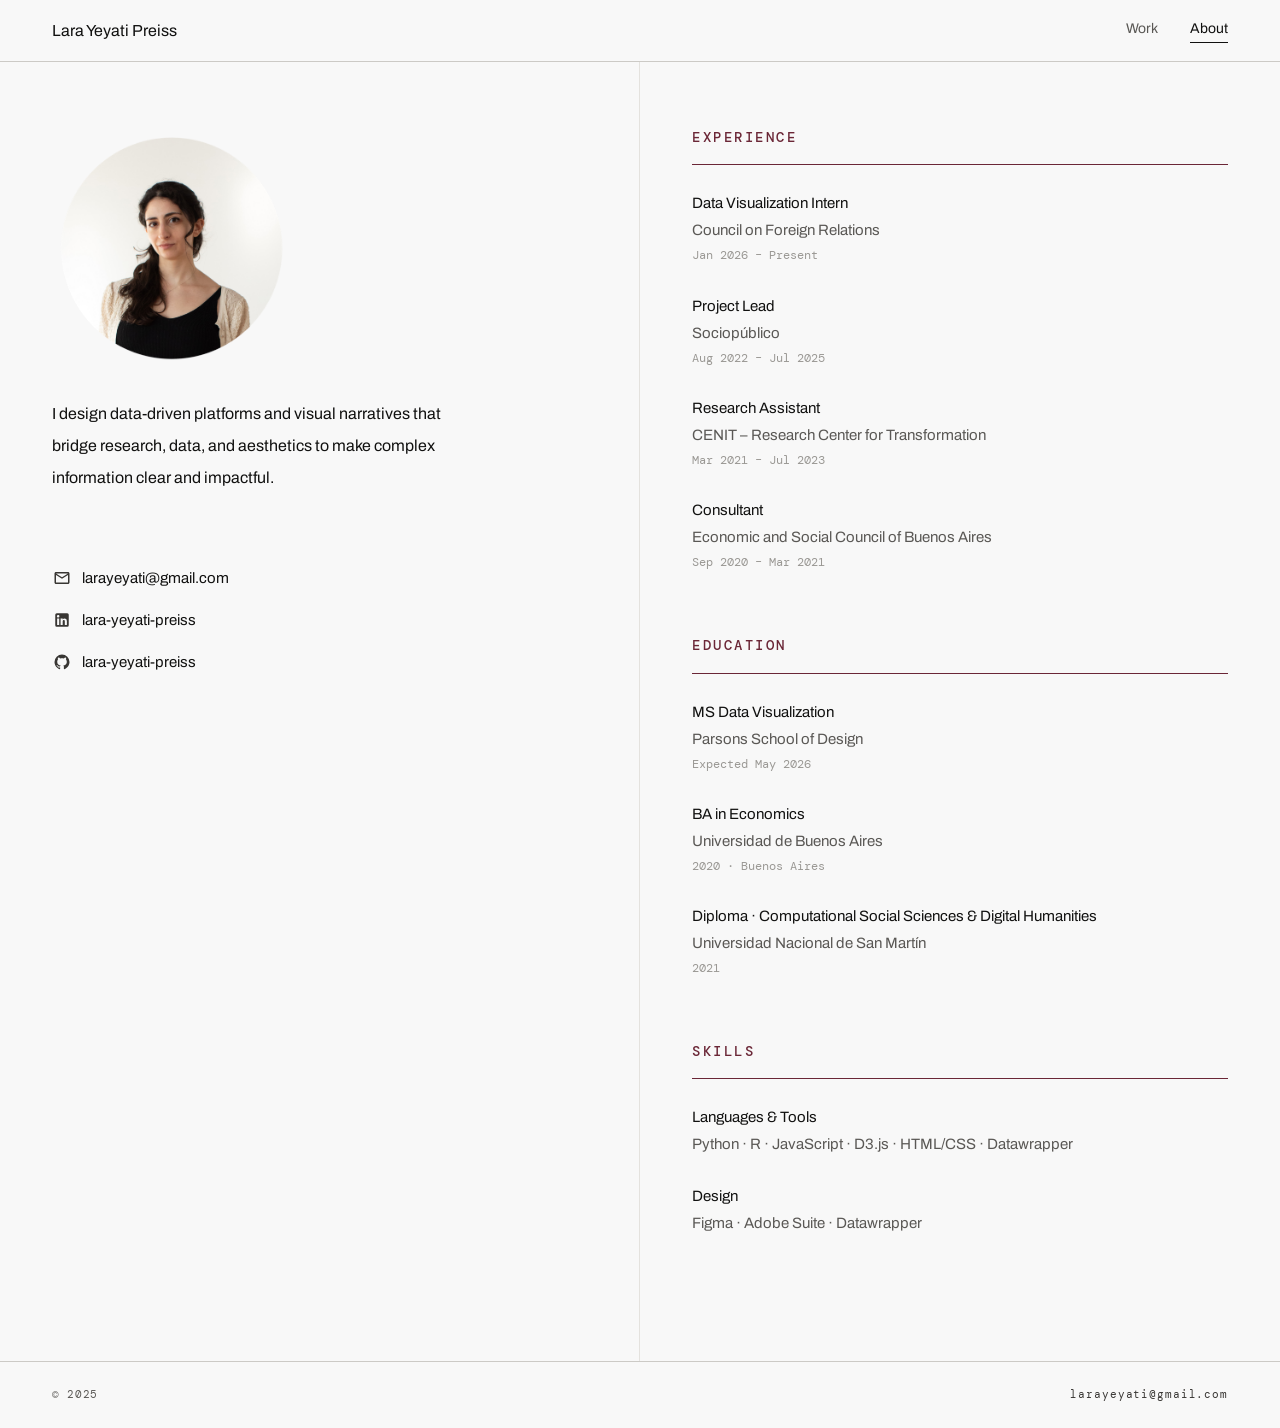
==== about.html @ 53399cef "Initial commit" ====
<!DOCTYPE html>
<html lang="en">
<head>
  <meta charset="UTF-8" />
  <meta name="viewport" content="width=device-width, initial-scale=1.0" />
  <title>About — Lara Yeyati Preiss</title>
  <link rel="preconnect" href="https://fonts.googleapis.com" />
  <link rel="preconnect" href="https://fonts.gstatic.com" crossorigin />
  <link href="https://fonts.googleapis.com/css2?family=Newsreader:ital,opsz,wght@0,6..72,400;0,6..72,600;1,6..72,400&family=Archivo:ital,wght@0,400;0,500;1,400&family=DM+Mono:wght@400&display=swap" rel="stylesheet" />
  <link rel="stylesheet" href="css/style.css" />
</head>
<body>

<header>
  <a class="logo" href="index.html">Lara Yeyati Preiss</a>
  <nav>
    <a href="index.html">Work</a>
    <a href="about.html" class="active">About</a>
  </nav>
</header>

<div class="about-layout">

  <div class="about-bio-col">

    <div class="about-portrait">
      <img src="images/portrait.png" alt="Lara Yeyati Preiss"
           onerror="this.parentElement.style.display='none'">
    </div>

    <p class="about-bio">
      I design data-driven platforms and visual narratives that bridge research, data, and aesthetics to make complex information clear and impactful.
<br><br>
    </p>

    <div class="about-contact">
      <a href="mailto:larayeyati@gmail.com" class="about-contact-link">
        <span class="contact-icon"><svg viewBox="0 0 24 24"><path d="M20 4H4C2.9 4 2 4.9 2 6v12c0 1.1.9 2 2 2h16c1.1 0 2-.9 2-2V6c0-1.1-.9-2-2-2zm0 2-8 5-8-5h16zm0 12H4V8l8 5 8-5v10z"/></svg></span>
        larayeyati&#64;gmail.com
      </a>
      <a href="https://www.linkedin.com/in/lara-yeyati-preiss-a7b8971a0/" target="_blank" class="about-contact-link">
        <span class="contact-icon"><svg viewBox="0 0 24 24"><path d="M19 3A2 2 0 0 1 21 5V19A2 2 0 0 1 19 21H5A2 2 0 0 1 3 19V5A2 2 0 0 1 5 3H19M18.5 18.5V13.2A3.26 3.26 0 0 0 15.24 9.94C14.39 9.94 13.4 10.46 12.92 11.24V10.13H10.13V18.5H12.92V13.57A1.46 1.46 0 0 1 14.38 12.11C15.18 12.11 15.75 12.68 15.75 13.57V18.5H18.5M6.88 8.56A1.68 1.68 0 0 0 8.56 6.88C8.56 5.95 7.81 5.19 6.88 5.19A1.69 1.69 0 0 0 5.19 6.88C5.19 7.81 5.95 8.56 6.88 8.56M8.27 18.5V10.13H5.5V18.5H8.27Z"/></svg></span>
        lara-yeyati-preiss
      </a>
      <a href="https://github.com/lara-yeyati-preiss" target="_blank" class="about-contact-link">
        <span class="contact-icon"><svg viewBox="0 0 24 24"><path d="M12 2A10 10 0 0 0 2 12c0 4.42 2.87 8.17 6.84 9.5.5.08.66-.23.66-.5v-1.69c-2.77.6-3.36-1.34-3.36-1.34-.46-1.16-1.11-1.47-1.11-1.47-.91-.62.07-.6.07-.6 1 .07 1.53 1.03 1.53 1.03.87 1.52 2.34 1.07 2.91.83.09-.65.35-1.09.63-1.34-2.22-.25-4.55-1.11-4.55-4.92 0-1.11.38-2 1.03-2.71-.1-.25-.45-1.29.1-2.64 0 0 .84-.27 2.75 1.02.79-.22 1.65-.33 2.5-.33.85 0 1.71.11 2.5.33 1.91-1.29 2.75-1.02 2.75-1.02.55 1.35.2 2.39.1 2.64.65.71 1.03 1.6 1.03 2.71 0 3.82-2.34 4.66-4.57 4.91.36.31.69.92.69 1.85V21c0 .27.16.59.67.5C19.14 20.16 22 16.42 22 12A10 10 0 0 0 12 2z"/></svg></span>
        lara-yeyati-preiss
      </a>
    </div>
  </div>

  <div class="about-cv-col">

    <div class="cv-block">
      <div class="cv-head">Experience</div>
      <div class="cv-item">
        <div class="cv-item-sub">Data Visualization Intern</div>
        <div class="cv-item-title">Council on Foreign Relations</div>
        <div class="cv-item-date">Jan 2026 &#8211; Present</div>
      </div>
      <div class="cv-item">
        <div class="cv-item-sub">Project Lead</div>
        <div class="cv-item-title">Sociopúblico</div>
        <div class="cv-item-date">Aug 2022 &#8211; Jul 2025</div>
      </div>
      <div class="cv-item">
        <div class="cv-item-sub">Research Assistant</div>
        <div class="cv-item-title">CENIT &#8211; Research Center for Transformation</div>
        <div class="cv-item-date">Mar 2021 &#8211; Jul 2023</div>
      </div>
      <div class="cv-item">
        <div class="cv-item-sub">Consultant</div>
        <div class="cv-item-title">Economic and Social Council of Buenos Aires</div>
        <div class="cv-item-date">Sep 2020 &#8211; Mar 2021</div>
      </div>
    </div>

    <div class="cv-block">
      <div class="cv-head">Education</div>
      <div class="cv-item">
        <div class="cv-item-sub">MS Data Visualization</div>
        <div class="cv-item-title">Parsons School of Design</div>
        <div class="cv-item-date">Expected May 2026</div>
      </div>
      <div class="cv-item">
        <div class="cv-item-sub">BA in Economics</div>
        <div class="cv-item-title">Universidad de Buenos Aires</div>
        <div class="cv-item-date">2020 &#183; Buenos Aires</div>
      </div>
      <div class="cv-item">
        <div class="cv-item-sub">Diploma &#183; Computational Social Sciences &amp; Digital Humanities</div>
        <div class="cv-item-title">Universidad Nacional de San Martín</div>
        <div class="cv-item-date">2021</div>
      </div>
    </div>
    <div class="cv-block">
      <div class="cv-head">Skills</div>
      <div class="cv-item">
        <div class="cv-item-sub">Languages &amp; Tools</div>
        <div class="cv-item-title">Python · R · JavaScript · D3.js · HTML/CSS · Datawrapper</div>
      </div>
      <div class="cv-item">
        <div class="cv-item-sub">Design</div>
        <div class="cv-item-title">Figma · Adobe Suite · Datawrapper</div>
      </div>
    </div>
 
  </div>
</div>
  </div>
</div>

<footer>
  <span class="footer-year">&#169; 2025</span>
  <a href="mailto:larayeyati@gmail.com" class="footer-email">larayeyati&#64;gmail.com</a>
</footer>

</body>
</html>
---- css/style.css ----
@import url('https://fonts.googleapis.com/css2?family=Newsreader:ital,opsz,wght@0,6..72,400;0,6..72,600;1,6..72,400&family=Archivo:ital,wght@0,400;0,500;1,400&family=DM+Mono:wght@400&display=swap');

*, *::before, *::after { box-sizing: border-box; margin: 0; padding: 0; }

:root {
  --bg:       #f8f8f8;
  --white:    #ffffff;
  --ink:      #111110;
  --mid:      #383633;
  --soft:     #5a5855;
  --faint:    #9a9894;
  --border:   #e4e2de;
  --rule:     #cccac6;
  --burgundy: #6b2737;
  --serif:    'Newsreader', Georgia, serif;
  --sans:     'Archivo', system-ui, sans-serif;
  --mono:     'DM Mono', monospace;
}

html { scroll-behavior: smooth; }

body {
  background: var(--bg);
  color: var(--ink);
  font-family: var(--sans);
  font-size: 15px;
  line-height: 1.6;
  font-weight: 400;
  -webkit-font-smoothing: antialiased;
  padding-top: 62px;
}

body a{
  color: var(--ink);
  transition: color 0.18s;
}

header {
  position: fixed;
  top: 0;
  left: 0;
  right: 0;
  z-index: 100;
  display: flex;
  justify-content: space-between;
  align-items: center;
  padding: 0 52px;
  height: 62px;
  background: var(--bg);
  border-bottom: 1px solid var(--rule);
}

.logo {
  font-family: var(--sans);
  font-size: 16px;
  font-weight: 400;
  color: var(--ink);
  text-decoration: none;
}

nav {
  display: flex;
  gap: 32px;
  align-items: center;
}

nav a {
  font-family: var(--sans);
  font-size: 14px;
  font-weight: 400;
  color: var(--soft);
  text-decoration: none;
  cursor: pointer;
  padding: 0 0 2px 0;
  border-bottom: 1px solid transparent;
  transition: color 0.18s;
}

nav a:hover { color: var(--ink); }
nav a.active { color: var(--ink); border-bottom-color: var(--ink); }

/* ── PORTFOLIO GRID ───────────────────────────────────────────── */

.portfolio-grid {
  display: grid;
  grid-template-columns: repeat(4, 1fr);
  gap: 24px;
  padding: 32px 52px 52px;
  max-width: 1300px;
  margin: 0 auto;
}

.card {
  cursor: pointer;
  background: transparent;
  text-decoration: none;
  color: inherit;
  display: block;
  position: relative;
  transition: opacity 0.2s;
}

.card:hover { opacity: 0.9; }

.card--dataviz  { grid-column: span 2; }
.card--illo-sq  { grid-column: span 1; overflow: hidden; }
.card--illo-wide { grid-column: span 3; overflow: hidden; }


.card-media {
  position: relative;
  width: 100%;
  overflow: hidden;
  background: #d0ceca;
}

.card--dataviz .card-media { aspect-ratio: 16/9; }
.card-media--wide { height: 280px; aspect-ratio: auto; }

.card--illo-sm .card-media--sq-sm {
  aspect-ratio: 1/1;
  max-height: 280px;
}

.card-media-still, .card-media-gif {
  position: absolute;
  inset: 0;
  width: 100%;
  height: 100%;
  object-fit: cover;
  display: block;
  transform: scale(1.002);
}

.card-media-still {
  z-index: 1;
  transition: opacity 0.3s ease;
}

.card-media-gif {
  z-index: 2;
  opacity: 0;
  transition: opacity 0.3s ease;
  display: block;
}

.card--dataviz:hover .card-media-still { opacity: 0; }
.card--dataviz:hover .card-media-gif   { opacity: 1; }

.card--illo-sq .card-media-gif,
.card--illo-wide .card-media-gif { display: none; }

.card-media-ph {
  position: absolute;
  inset: 0;
  display: flex;
  align-items: center;
  justify-content: center;
  font-family: var(--mono);
  font-size: 9px;
  letter-spacing: 0.1em;
  text-transform: uppercase;
  color: var(--faint);
  text-align: center;
  line-height: 1.9;
  z-index: 0;
}

.card-body { padding: 14px 0 0; }

.card-eyebrow {
  font-family: var(--mono);
  font-size: 10px;
  font-weight: 400;
  letter-spacing: 0.1em;
  text-transform: uppercase;
  color: var(--faint);
  margin-bottom: 5px;
}

.card--dataviz .card-title {
  font-family: var(--serif);
  font-size: 22px;
  font-weight: 600;
  line-height: 1.2;
  color: var(--ink);
  margin-bottom: 7px;
}

.card--dataviz .card-desc {
  font-size: 13px;
  line-height: 1.7;
  color: var(--soft);
  font-weight: 400;
}

.card-hint {
  display: inline-flex;
  align-items: center;
  gap: 4px;
  margin-top: 10px;
  font-family: var(--mono);
  font-size: 10px;
  font-weight: 400;
  letter-spacing: 0.1em;
  text-transform: uppercase;
  color: var(--burgundy);
  opacity: 0;
  transform: translateY(3px);
  transition: opacity 0.2s, transform 0.2s;
}

.card--dataviz:hover .card-hint {
  opacity: 1;
  transform: translateY(0);
}

.hint-arr { font-size: 13px; }

.card-body--illo {
  display: none;
}

.card--illo-sq .card-title,
.card--illo-wide .card-title {
  font-family: var(--serif);
  font-size: 17px;
  font-weight: 400;
  line-height: 1.2;
  color: var(--ink);
  margin-bottom: 5px;
}

.card--illo-sq .card-desc,
.card--illo-wide .card-desc {
  font-size: 12px;
  line-height: 1.6;
  color: var(--soft);
  font-weight: 400;
}

.illo-award {
  display: block;
  margin-top: 8px;
  font-family: var(--mono);
  font-size: 9px;
  font-weight: 400;
  letter-spacing: 0.08em;
  text-transform: uppercase;
  color: var(--burgundy);
  border-left: 2px solid var(--burgundy);
  padding-left: 8px;
  line-height: 1.7;
  pointer-events: none;
}

.card--illo-sq .card-hint,
.card--illo-wide .card-hint {
  opacity: 1;
  transform: translateY(0);
  margin-top: 8px;
}

/* ── FOOTER ───────────────────────────────────────────────────── */

footer {
  padding: 24px 52px;
  display: flex;
  justify-content: space-between;
  align-items: center;
  border-top: 1px solid var(--rule);
}

.footer-year {
  font-family: var(--mono);
  font-size: 11px;
  font-weight: 400;
  letter-spacing: 0.06em;
  color: var(--soft);
}

.footer-email {
  font-family: var(--mono);
  font-size: 11px;
  font-weight: 400;
  letter-spacing: 0.08em;
  color: var(--mid);
  text-decoration: none;
  transition: color 0.18s;
}

.footer-email:hover { color: var(--ink); }

/* ── PROJECT DETAIL PAGES ─────────────────────────────────────── */

.proj-back {
  display: inline-flex;
  align-items: center;
  gap: 8px;
  font-family: var(--mono);
  font-size: 14px;
  font-weight: 600;
  letter-spacing: 0.12em;
  text-transform: uppercase;
  color: var(--mid);
  cursor: pointer;
  background: none;
  border: none;
  padding: 0;
  transition: color 0.18s;
  text-decoration: none;
}

.proj-back:hover { color: var(--ink); }

.proj-back-top    { display: block; padding: 36px 0 0 52px; }
.proj-back-bottom { display: block; padding: 40px 0 24px 52px; }

.proj-header {
  padding: 28px 52px 48px;
  display: grid;
  grid-template-columns: 1fr 280px;
  gap: 80px;
  align-items: start;
}

.proj-context {
  font-family: var(--mono);
  font-size: 10px;
  font-weight: 400;
  letter-spacing: 0.14em;
  text-transform: uppercase;
  color: var(--soft);
  margin-bottom: 14px;
}

.proj-title {
  font-family: var(--serif);
  font-size: clamp(36px, 5vw, 60px);
  font-weight: 600;
  line-height: 1.05;
  color: var(--ink);
  margin-bottom: 18px;
}

.proj-summary,
.illo-summary {
  font-size: 15px;
  line-height: 1.85;
  color: var(--mid);
  font-weight: 400;
  max-width: 540px;
  margin-bottom: 28px;
}

.proj-summary a,
.illo-summary a {
  color: var(--mid);
  text-decoration: underline;
  text-decoration-color: var(--rule);
  text-underline-offset: 3px;
  transition: color 0.16s, text-decoration-color 0.16s;
}

.proj-summary a:hover,
.illo-summary a:hover {
  color: var(--ink);
  text-decoration-color: var(--soft);
}

.proj-live-btn {
  display: inline-flex;
  align-items: center;
  gap: 10px;
  font-family: var(--mono);
  font-size: 10px;
  font-weight: 500;
  letter-spacing: 0.14em;
  text-transform: uppercase;
  color: var(--white);
  background: var(--burgundy);
  text-decoration: none;
  padding: 10px 18px;
  border-radius: 3px;
  line-height: 1;
  transition: opacity 0.18s;
  border: none;
  cursor: pointer;
}

.proj-live-btn:hover { opacity: 0.82; }

.proj-live-arrow {
  font-size: 14px;
  display: inline-block;
  transform: translateY(-1px);
}

.proj-meta-sidebar { padding-right: 20px; }

.proj-meta-item {
  padding: 14px 0;
  border-top: 1px solid var(--border);
}

.proj-meta-item:last-child { border-bottom: 1px solid var(--border); }

.proj-meta-label {
  font-family: var(--mono);
  font-size: 9px;
  font-weight: 400;
  letter-spacing: 0.18em;
  text-transform: uppercase;
  color: var(--soft);
  margin-bottom: 5px;
}

.proj-meta-value {
  font-size: 13px;
  font-weight: 400;
  color: var(--ink);
  line-height: 1.5;
}

/* ── VIDEO ────────────────────────────────────────────────────── */

.proj-video-section {
  padding: 60px 52px;
  display: flex;
  justify-content: center;
}

.proj-video-container {
  width: 100%;
  max-width: 860px;
}

.proj-video-container--vimeo-large {
  width: 100%;
  max-width: 940px;
  margin: 0 auto;
}

.video-ratio {
  position: relative;
  width: 100%;
  padding-top: 56.25%;
  overflow: hidden;
  background: #ece9e3;
  line-height: 0;
}

.video-ratio--clean iframe {
  position: absolute;
  top: -2px;
  left: -2px;
  width: calc(100% + 4px);
  height: calc(100% + 4px);
  border: 0;
  display: block;
}

/* ── PROJECT CONTENT ──────────────────────────────────────────── */
.proj-header-divider {
  margin: 0 52px;
  border-top: 1px solid var(--border);
}

.proj-section {
  padding: 56px 52px;
}

.proj-section-title {
  max-width: 700px;
  margin: 0 auto 20px;
  font-family: var(--serif);
  font-style: italic;
  font-size: 25px;
  font-weight: 400;
  color: var(--ink);
}

.proj-section-body {
  font-size: 15px;
  line-height: 1.9;
  color: var(--mid);
  font-weight: 400;
  max-width: 700px;
  margin: 0 auto;
}

.proj-section-body p + p {
  margin-top: 16px;
}

/* IMAGES */
.section-img-full {
  width: 100%;
  margin: 44px auto 0;
  overflow: hidden;
  background: #d0ceca;
}

.section-img-full img {
  width: 100%;
  height: auto;
  display: block;
}

.section-img-full--hero {
  max-width: 1120px;
  margin-top: 44px;
}

.section-img-full--small {
  max-width: 700px;
  margin-top: 44px;
}

.section-img-full-ph {
  width: 100%;
  height: 280px;
  display: flex;
  align-items: center;
  justify-content: center;
  font-family: var(--mono);
  font-size: 9px;
  letter-spacing: 0.1em;
  text-transform: uppercase;
  color: var(--faint);
  text-align: center;
  line-height: 1.9;
}

/* CAPTIONS */
.img-caption {
  width: 100%;
  margin: 10px auto 0;
  font-family: var(--mono);
  font-size: 10px;
  font-weight: 400;
  letter-spacing: 0.06em;
  color: var(--mid);
  text-align: right;
}

.img-caption--hero   { max-width: 1120px; }
.img-caption--small  { max-width: 700px; }

/* RIGHT-ALIGNED BUTTONS UNDER IMAGE WIDTH */
.proj-live-wrap {
  width: 100%;
  margin: 18px auto 0;
  display: flex;
  justify-content: flex-end;
}

.proj-live-wrap--hero   { max-width: 1120px; }
.proj-live-wrap--medium { max-width: 860px; }
.proj-live-wrap--small  { max-width: 700px; }
.proj-live-wrap--bottom {
  margin-top: 40px;
}
/* ── ILLO DETAIL PAGE ─────────────────────────────────────────── */

.illo-header {
  padding: 28px 52px 48px;
  display: grid;
  grid-template-columns: 1fr 280px;
  gap: 80px;
  align-items: start;
}

.illo-meta { padding-right: 20px; }

.meta-row {
  border-top: 1px solid var(--border);
  padding: 14px 0;
}

.meta-row:last-child { border-bottom: 1px solid var(--border); }

.meta-label {
  font-family: var(--mono);
  font-size: 9px;
  font-weight: 400;
  letter-spacing: 0.18em;
  text-transform: uppercase;
  color: var(--soft);
  margin-bottom: 5px;
}

.meta-value {
  font-size: 13px;
  font-weight: 400;
  color: var(--ink);
  line-height: 1.5;
}

.illo-gallery-wrap {
  padding: 16px 52px 56px;
  display: flex;
  justify-content: center;
}

.illo-gallery img {
  width: 100%;
  display: block;
  object-fit: contain;
}

.img-ph {
  width: 100%;
  background: #d0ceca;
  display: flex;
  align-items: center;
  justify-content: center;
  font-family: var(--mono);
  font-size: 9px;
  font-weight: 400;
  letter-spacing: 0.1em;
  text-transform: uppercase;
  color: var(--faint);
  text-align: center;
  line-height: 1.9;
}

.illo-gallery-reencantar {
  display: grid;
  grid-template-columns: 1fr 1fr;
  gap: 14px;
  width: 100%;
  max-width: 860px;
}

.illo-gallery-reencantar .img-main {
  grid-column: 1/-1;
}

.illo-gallery-reencantar .img-main img {
  width: 100%;
  height: auto;
  object-fit: contain;
}

.illo-gallery-reencantar .img-side {
  aspect-ratio: 1/1;
  overflow: hidden;
  display: flex;
  align-items: center;
}

.illo-gallery-reencantar .img-side img {
  width: 100%;
  height: 100%;
  object-fit: contain;
}

.illo-gallery-reencantar .img-ph {
  aspect-ratio: 1/1;
  min-height: 200px;
}

.illo-gallery-abierto {
  width: 100%;
  max-width: 860px;
}

.illo-gallery-abierto img {
  width: 100%;
  height: auto;
  display: block;
  object-fit: contain;
}

/* ── ABOUT PAGE ───────────────────────────────────────────────── */

.about-layout {
  display: grid;
  grid-template-columns: 1fr 1fr;
  min-height: calc(100vh - 62px - 72px);
}

.about-bio-col {
  padding: 64px 52px;
  border-right: 1px solid var(--border);
}

.about-portrait {
  width: 240px;
  height: 240px;
  border-radius: 60%;
  overflow: hidden;
  margin-bottom: 32px;
  flex-shrink: 0;
}

.about-portrait img {
  width: 100%;
  height: 100%;
  object-fit: cover;
  display: block;
}

.about-bio {
  font-size: 16px;
  line-height: 2;
  color: var(--ink);
  font-weight: 400;
  max-width: 420px;
  margin-bottom: 40px;
}

.about-contact {
  display: flex;
  flex-direction: column;
  gap: 18px;
}

.about-contact-link {
  display: inline-flex;
  align-items: center;
  gap: 10px;
  font-size: 15px;
  font-weight: 400;
  color: var(--ink);
  text-decoration: none;
  transition: color 0.18s;
}

.about-contact-link:hover { color: var(--burgundy); }

.contact-icon {
  width: 20px;
  height: 20px;
  flex-shrink: 0;
  display: flex;
  align-items: center;
  justify-content: center;
  color: var(--mid);
}

.contact-icon svg {
  width: 18px;
  height: 18px;
  fill: currentColor;
}

.about-cv-col { padding: 64px 52px; }

.cv-block { margin-bottom: 48px; }

.cv-head {
  font-family: var(--mono);
  font-size: 14px;
  font-weight: 500;
  letter-spacing: 0.18em;
  text-transform: uppercase;
  color: var(--burgundy);
  padding-bottom: 16px;
  margin-bottom: 12px;
  border-bottom: .75px solid var(--burgundy);
}

.cv-item { padding: 14px 0; }

.cv-item-sub {
  font-size: 15px;
  font-weight: 400;
  color: var(--ink);
  margin-bottom: 3px;
}

.cv-item-title {
  font-size: 15px;
  font-weight: 400;
  color: var(--soft);
}

.cv-item-date {
  font-family: var(--mono);
  font-size: 12px;
  font-weight: 400;
  color: var(--faint);
  margin-top: 4px;
}

/* ── RESPONSIVE ───────────────────────────────────────────────── */

@media (max-width: 1100px) {
  .portfolio-grid { grid-template-columns: repeat(2, 1fr); }
  .card--illo-wide { grid-column: span 2; }
}

@media (max-width: 960px) {
  .proj-header, .illo-header {
    grid-template-columns: 1fr;
    gap: 32px;
  }

  .proj-meta-sidebar, .illo-meta { padding-right: 0; }
  .section-aside { grid-template-columns: 1fr; }
  .about-layout { grid-template-columns: 1fr; }

  .about-bio-col {
    border-right: none;
    border-bottom: 1px solid var(--border);
    padding: 48px 24px;
  }

  .about-cv-col { padding: 36px 24px; }
}

@media (max-width: 768px) {
  header { padding: 0 24px; }

  .portfolio-grid {
    grid-template-columns: 1fr;
    padding: 0 24px 36px;
    gap: 16px;
  }

  .card--dataviz,
  .card--illo-sq,
  .card--illo-wide {
    grid-column: span 1;
  }

  .proj-back-top { padding: 24px 0 0 24px; }
  .proj-back-bottom { padding: 28px 0 16px 24px; }
  .proj-header, .illo-header { padding: 24px 24px 36px; }
  .proj-video-section { padding: 40px 24px; }
  .proj-section { padding: 36px 24px; }
  .illo-gallery-wrap { padding: 16px 24px 48px; }
  footer { padding: 20px 24px; }
  nav { gap: 20px; }

  .proj-video-container--vimeo-large,
  .section-img-full,
  .img-caption,
  .proj-live-wrap {
    max-width: 100%;
  }
}
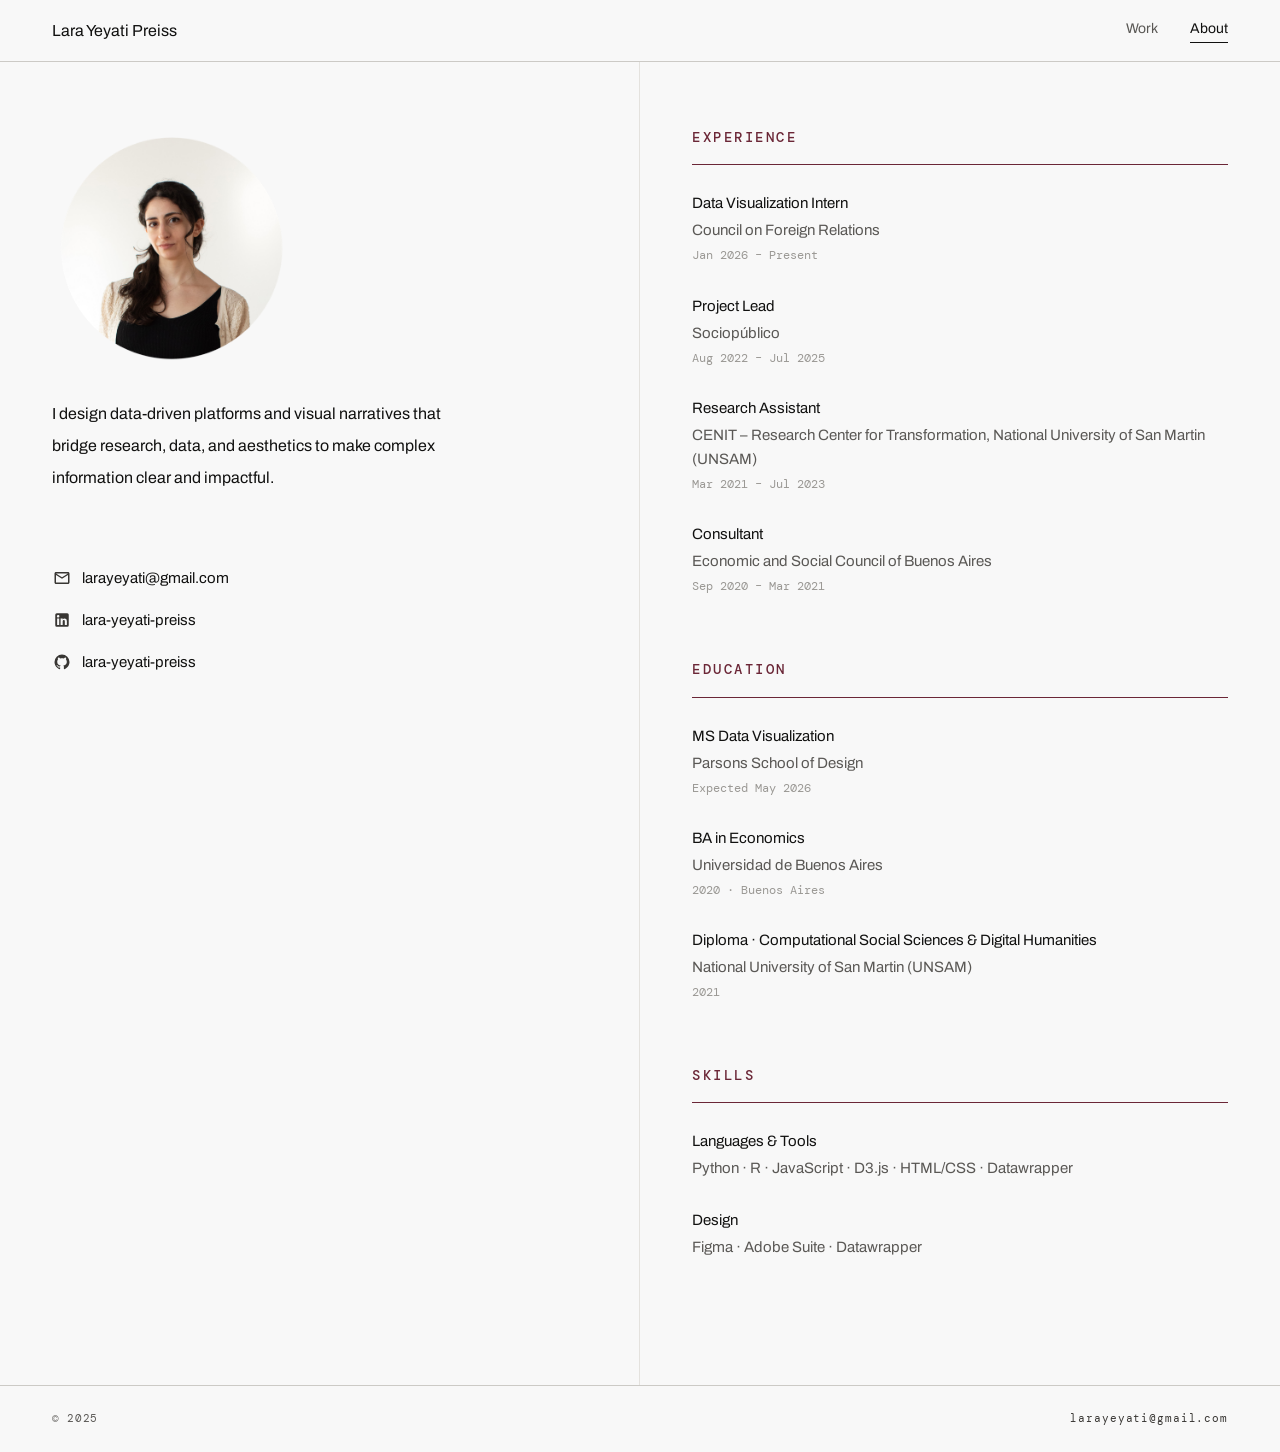
==== commit 36c7a5f8: "podcast link + cv edits" ====
--- a/about.html
+++ b/about.html
@@ -65,7 +65,7 @@
       </div>
       <div class="cv-item">
         <div class="cv-item-sub">Research Assistant</div>
-        <div class="cv-item-title">CENIT &#8211; Research Center for Transformation</div>
+        <div class="cv-item-title">CENIT &#8211; Research Center for Transformation, National University of San Martin (UNSAM)</div>
         <div class="cv-item-date">Mar 2021 &#8211; Jul 2023</div>
       </div>
       <div class="cv-item">
@@ -89,7 +89,7 @@
       </div>
       <div class="cv-item">
         <div class="cv-item-sub">Diploma &#183; Computational Social Sciences &amp; Digital Humanities</div>
-        <div class="cv-item-title">Universidad Nacional de San Martín</div>
+        <div class="cv-item-title">National University of San Martin (UNSAM)</div>
         <div class="cv-item-date">2021</div>
       </div>
     </div>
--- a/css/style.css
+++ b/css/style.css
@@ -816,7 +816,7 @@
 
   .portfolio-grid {
     grid-template-columns: 1fr;
-    padding: 0 24px 36px;
+    padding: 24px 24px 36px;
     gap: 16px;
   }
 
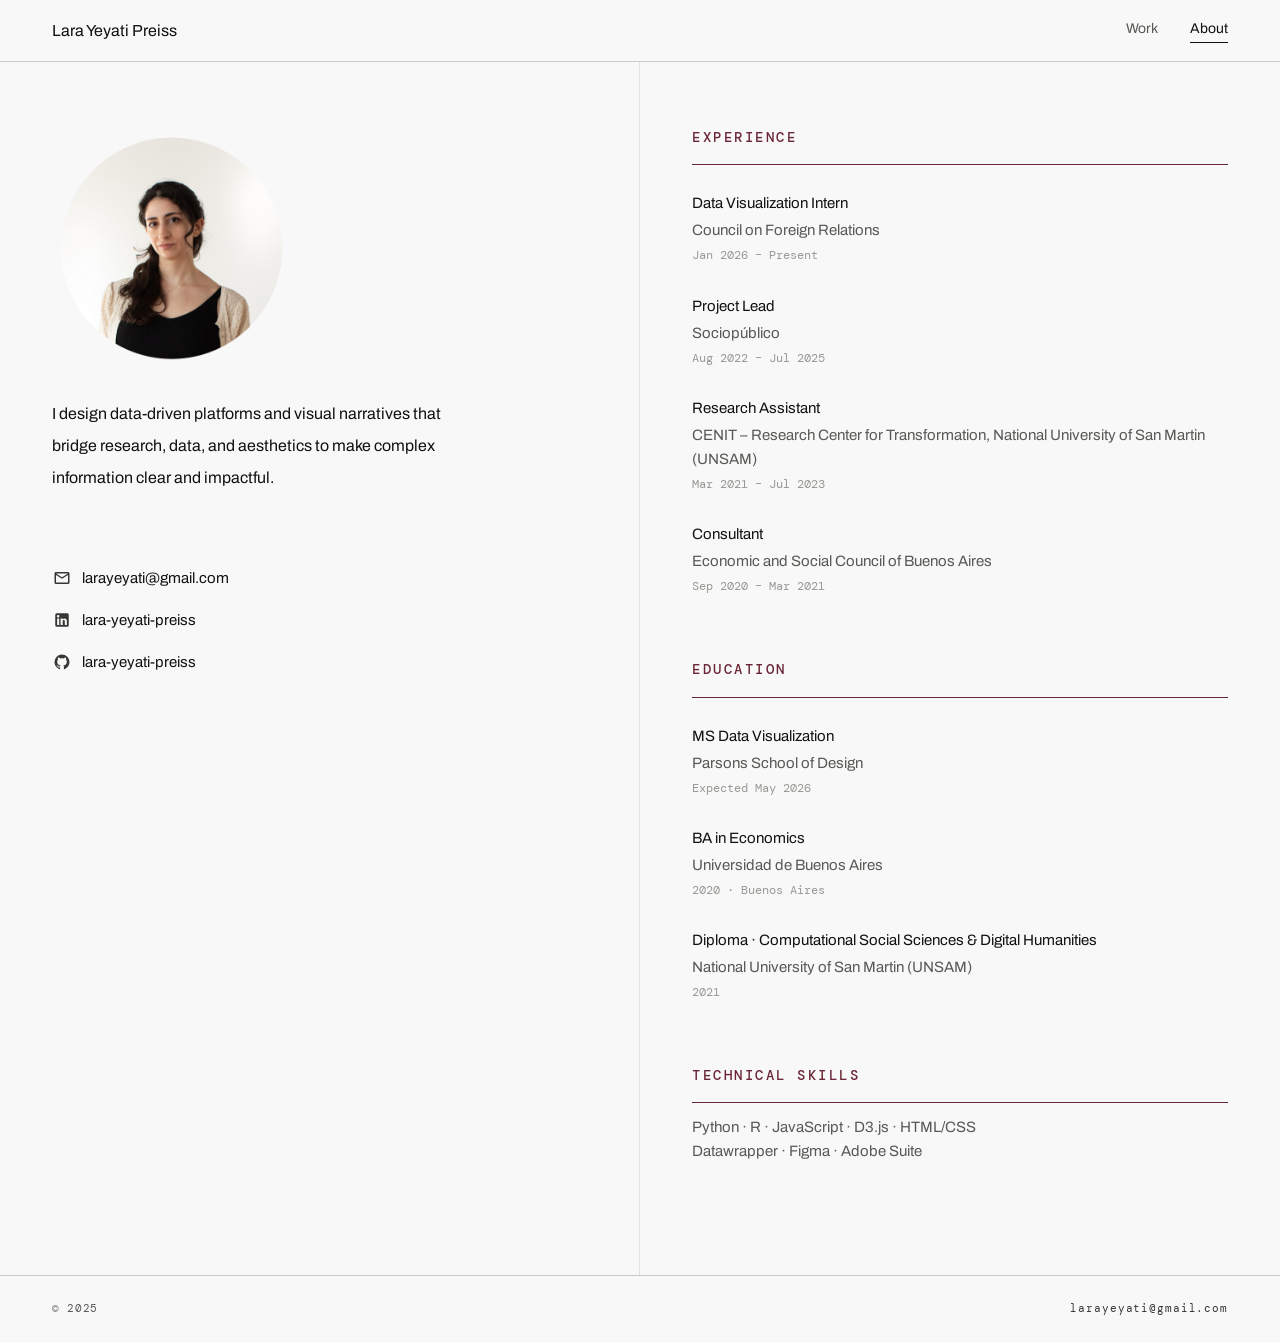
==== commit 99ff3dd4: "technical skills" ====
--- a/about.html
+++ b/about.html
@@ -94,14 +94,9 @@
       </div>
     </div>
     <div class="cv-block">
-      <div class="cv-head">Skills</div>
-      <div class="cv-item">
-        <div class="cv-item-sub">Languages &amp; Tools</div>
-        <div class="cv-item-title">Python · R · JavaScript · D3.js · HTML/CSS · Datawrapper</div>
-      </div>
-      <div class="cv-item">
-        <div class="cv-item-sub">Design</div>
-        <div class="cv-item-title">Figma · Adobe Suite · Datawrapper</div>
+      <div class="cv-head">Technical Skills</div>
+      <div class="cv-item-title">Python · R · JavaScript · D3.js · HTML/CSS</div>
+      <div class="cv-item-title">Datawrapper · Figma · Adobe Suite</div>
       </div>
     </div>
  
--- a/css/style.css
+++ b/css/style.css
@@ -825,6 +825,10 @@
   .card--illo-wide {
     grid-column: span 1;
   }
+  .card--illo-sm .card-media--sq-sm {
+    max-height: none;
+    aspect-ratio: 1/1;
+  }
 
   .proj-back-top { padding: 24px 0 0 24px; }
   .proj-back-bottom { padding: 28px 0 16px 24px; }
@@ -839,6 +843,9 @@
   .section-img-full,
   .img-caption,
   .proj-live-wrap {
+    background: transparent;
+    padding-left: 24px;
+    padding-right: 24px;
     max-width: 100%;
   }
-}+}
